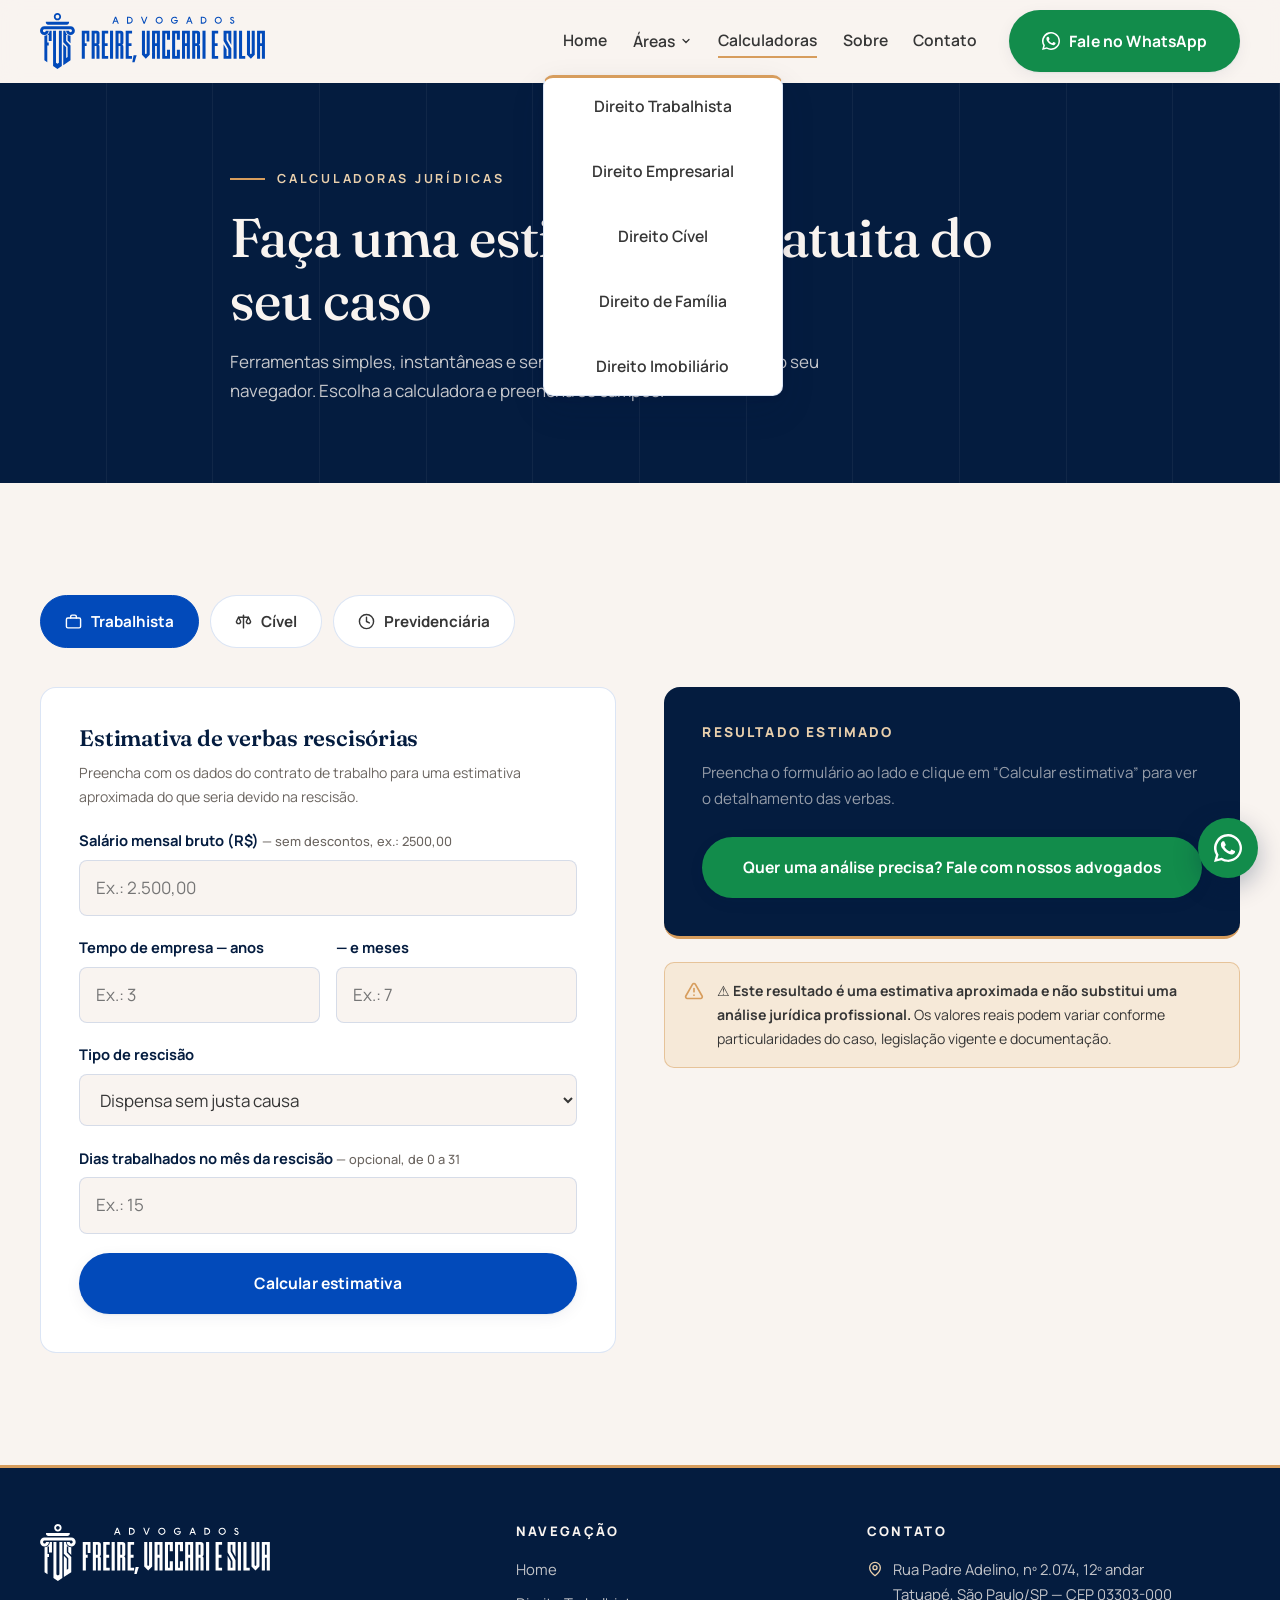
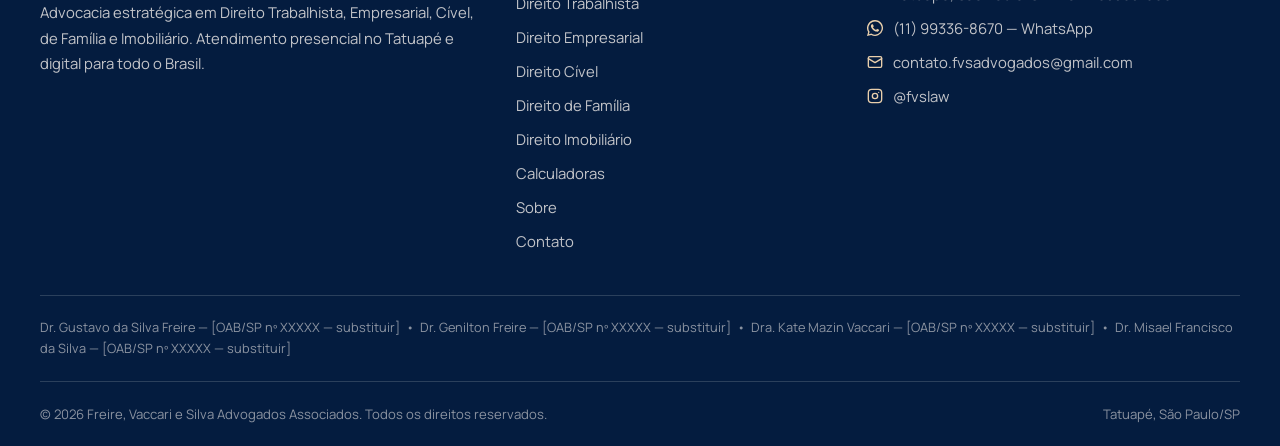
==== calculadoras.html @ 5329ec0b "Add files via upload" ====
<!DOCTYPE html>
<html lang="pt-BR">
<head>
  <meta charset="UTF-8">
  <meta name="viewport" content="width=device-width, initial-scale=1.0">
  <title>Calculadoras Jurídicas Gratuitas | Freire, Vaccari e Silva Advogados</title>
  <meta name="description" content="Estime gratuitamente suas verbas rescisórias, a atualização monetária de um valor ou sua proximidade da aposentadoria. Ferramentas gratuitas do FVS Advogados.">
  <meta property="og:type" content="website">
  <meta property="og:title" content="Calculadoras Jurídicas Gratuitas | FVS Advogados">
  <meta property="og:description" content="Verbas rescisórias, atualização de valores e aposentadoria — estimativas gratuitas e instantâneas.">
  <meta property="og:image" content="assets/images/logo/logo-horizontal-azul.png">
  <meta property="og:locale" content="pt_BR">

  <link rel="icon" type="image/svg+xml" href="assets/images/logo/simbolo-azul.svg">
  <link rel="icon" type="image/png" href="assets/images/logo/simbolo-azul.png">
  <link rel="apple-touch-icon" href="assets/images/logo/simbolo-azul.png">

  <link rel="preconnect" href="https://fonts.googleapis.com">
  <link rel="preconnect" href="https://fonts.gstatic.com" crossorigin>
  <link href="https://fonts.googleapis.com/css2?family=Fraunces:ital,opsz,wght@0,9..144,400..700;1,9..144,400..700&family=Manrope:wght@400..800&display=swap" rel="stylesheet">
  <link rel="stylesheet" href="assets/css/style.css">
</head>
<body>

  <header class="site-header">
    <div class="container header-inner">
      <a class="brand" href="index.html" aria-label="Freire, Vaccari e Silva Advogados — página inicial">
        <img src="assets/images/logo/logo-horizontal-azul.svg" alt="Freire, Vaccari e Silva Advogados Associados" width="225" height="56">
      </a>
      <nav class="main-nav" id="main-nav" aria-label="Navegação principal">
        <ul>
          <li><a href="index.html">Home</a></li>
          <li class="has-dropdown">
            <button class="nav-drop-toggle" aria-expanded="false" aria-controls="dropdown-areas">
              Áreas
              <svg class="caret" width="12" height="12" viewBox="0 0 24 24" fill="none" stroke="currentColor" stroke-width="2.5" stroke-linecap="round" aria-hidden="true"><path d="m6 9 6 6 6-6"/></svg>
            </button>
            <ul class="dropdown" id="dropdown-areas">
              <li><a href="areas/trabalhista.html">Direito Trabalhista</a></li>
              <li><a href="areas/empresarial.html">Direito Empresarial</a></li>
              <li><a href="areas/civel.html">Direito Cível</a></li>
              <li><a href="areas/familia.html">Direito de Família</a></li>
              <li><a href="areas/imobiliario.html">Direito Imobiliário</a></li>
            </ul>
          </li>
          <li><a href="calculadoras.html" aria-current="page">Calculadoras</a></li>
          <li><a href="sobre.html">Sobre</a></li>
          <li><a href="contato.html">Contato</a></li>
        </ul>
        <a class="btn btn--whatsapp" href="https://wa.me/5511993368670?text=Ol%C3%A1%21%20Vim%20pelo%20site%20e%20gostaria%20de%20mais%20informa%C3%A7%C3%B5es." target="_blank" rel="noopener">
          <svg width="18" height="18" viewBox="0 0 24 24" fill="currentColor" aria-hidden="true"><path d="M17.5 14.4c-.3-.2-1.8-.9-2-1-.3-.1-.5-.2-.7.1-.2.3-.8 1-.9 1.2-.2.2-.4.2-.7.1-.3-.2-1.3-.5-2.4-1.5-.9-.8-1.5-1.8-1.7-2.1-.2-.3 0-.5.1-.6l.5-.5c.1-.2.2-.3.3-.5.1-.2 0-.4 0-.5l-1-2.3c-.2-.5-.5-.5-.7-.5h-.6c-.2 0-.5.1-.8.4-.3.3-1 1-1 2.5s1.1 2.9 1.2 3.1c.2.2 2.1 3.2 5.1 4.5.7.3 1.3.5 1.7.6.7.2 1.4.2 1.9.1.6-.1 1.8-.7 2-1.4.3-.7.3-1.3.2-1.4 0-.1-.3-.2-.5-.3zM12 22h0a9.9 9.9 0 0 1-5-1.4l-.4-.2-3.7 1 1-3.6-.2-.4A9.9 9.9 0 1 1 12 22zm0-21.9A11.9 11.9 0 0 0 1.7 18L0 24l6.3-1.6A11.9 11.9 0 1 0 12 .1z"/></svg>
          Fale no WhatsApp
        </a>
      </nav>
      <button class="nav-toggle" aria-expanded="false" aria-controls="main-nav" aria-label="Abrir menu de navegação">
        <span></span><span></span><span></span>
      </button>
    </div>
  </header>

  <main>
    <section class="page-hero">
      <div class="container">
        <p class="eyebrow">Calculadoras jurídicas</p>
        <h1>Faça uma estimativa gratuita do seu caso</h1>
        <p>Ferramentas simples, instantâneas e sem cadastro. Nenhum dado sai do seu navegador. Escolha a calculadora e preencha os campos.</p>
      </div>
    </section>

    <section class="section section--paper">
      <div class="container">

        <div class="calc-tabs" role="tablist" aria-label="Escolha a calculadora">
          <button class="calc-tab" role="tab" id="tab-trabalhista" aria-selected="true" aria-controls="panel-trabalhista">
            <svg width="17" height="17" viewBox="0 0 24 24" fill="none" stroke="currentColor" stroke-width="2" stroke-linecap="round" stroke-linejoin="round" aria-hidden="true"><rect x="2" y="7" width="20" height="14" rx="2"/><path d="M16 7V5a2 2 0 0 0-2-2h-4a2 2 0 0 0-2 2v2"/></svg>
            Trabalhista
          </button>
          <button class="calc-tab" role="tab" id="tab-civel" aria-selected="false" aria-controls="panel-civel">
            <svg width="17" height="17" viewBox="0 0 24 24" fill="none" stroke="currentColor" stroke-width="2" stroke-linecap="round" stroke-linejoin="round" aria-hidden="true"><path d="M12 3v18"/><path d="M5 6h14"/><path d="M5 6 2 12c0 1.7 1.3 3 3 3s3-1.3 3-3L5 6z"/><path d="m19 6-3 6c0 1.7 1.3 3 3 3s3-1.3 3-3l-3-6z"/></svg>
            Cível
          </button>
          <button class="calc-tab" role="tab" id="tab-prev" aria-selected="false" aria-controls="panel-prev">
            <svg width="17" height="17" viewBox="0 0 24 24" fill="none" stroke="currentColor" stroke-width="2" stroke-linecap="round" stroke-linejoin="round" aria-hidden="true"><circle cx="12" cy="12" r="10"/><path d="M12 6v6l4 2"/></svg>
            Previdenciária
          </button>
        </div>

        <!-- ===== A) TRABALHISTA ===== -->
        <div class="calc-panel is-active" id="panel-trabalhista" role="tabpanel" aria-labelledby="tab-trabalhista">
          <form class="calc-form" id="form-trabalhista" novalidate>
            <h2>Estimativa de verbas rescisórias</h2>
            <p class="form-hint">Preencha com os dados do contrato de trabalho para uma estimativa aproximada do que seria devido na rescisão.</p>

            <div class="field">
              <label for="trab-salario">Salário mensal bruto (R$) <span class="hint">— sem descontos, ex.: 2500,00</span></label>
              <input type="text" id="trab-salario" inputmode="decimal" placeholder="Ex.: 2.500,00" required>
              <span class="error">Informe um valor válido, maior que zero.</span>
            </div>

            <div class="field-row">
              <div class="field">
                <label for="trab-anos">Tempo de empresa — anos</label>
                <input type="number" id="trab-anos" min="0" step="1" placeholder="Ex.: 3" required>
                <span class="error">Informe um número válido (0 ou mais).</span>
              </div>
              <div class="field">
                <label for="trab-meses">— e meses</label>
                <input type="number" id="trab-meses" min="0" max="11" step="1" placeholder="Ex.: 7" required>
                <span class="error">Informe de 0 a 11 meses.</span>
              </div>
            </div>

            <div class="field">
              <label for="trab-tipo">Tipo de rescisão</label>
              <select id="trab-tipo">
                <option value="sem_justa_causa">Dispensa sem justa causa</option>
                <option value="pedido">Pedido de demissão</option>
                <option value="justa_causa">Dispensa por justa causa</option>
                <option value="acordo">Acordo entre as partes (art. 484-A da CLT)</option>
              </select>
            </div>

            <div class="field">
              <label for="trab-dias">Dias trabalhados no mês da rescisão <span class="hint">— opcional, de 0 a 31</span></label>
              <input type="number" id="trab-dias" min="0" max="31" step="1" placeholder="Ex.: 15">
              <span class="error">Informe de 0 a 31 dias.</span>
            </div>

            <button type="submit" class="btn btn--primary">Calcular estimativa</button>
          </form>

          <div>
            <div class="calc-result" aria-live="polite">
              <h3>Resultado estimado</h3>
              <div id="result-trabalhista">
                <p class="placeholder">Preencha o formulário ao lado e clique em “Calcular estimativa” para ver o detalhamento das verbas.</p>
              </div>
              <a class="btn btn--whatsapp" id="cta-trabalhista" hidden href="https://wa.me/5511993368670?text=Ol%C3%A1%21%20Usei%20a%20calculadora%20trabalhista%20do%20site%20e%20gostaria%20de%20uma%20an%C3%A1lise%20precisa%20do%20meu%20caso." target="_blank" rel="noopener">Quer uma análise precisa? Fale com nossos advogados</a>
            </div>
            <p class="calc-disclaimer">
              <svg width="20" height="20" viewBox="0 0 24 24" fill="none" stroke="currentColor" stroke-width="2" stroke-linecap="round" stroke-linejoin="round" aria-hidden="true"><path d="m21.7 18-8-14a2 2 0 0 0-3.5 0l-8 14A2 2 0 0 0 4 21h16a2 2 0 0 0 1.7-3Z"/><path d="M12 9v4"/><path d="M12 17h.01"/></svg>
              <span><strong>⚠️ Este resultado é uma estimativa aproximada e não substitui uma análise jurídica profissional.</strong> Os valores reais podem variar conforme particularidades do caso, legislação vigente e documentação.</span>
            </p>
          </div>
        </div>

        <!-- ===== B) CÍVEL ===== -->
        <div class="calc-panel" id="panel-civel" role="tabpanel" aria-labelledby="tab-civel">
          <form class="calc-form" id="form-civel" novalidate>
            <h2>Atualização monetária de valores</h2>
            <p class="form-hint">Estime quanto vale hoje uma dívida ou crédito antigo, com correção monetária composta e juros de mora simples.</p>

            <div class="field">
              <label for="civel-valor">Valor original (R$)</label>
              <input type="text" id="civel-valor" inputmode="decimal" placeholder="Ex.: 10.000,00" required>
              <span class="error">Informe um valor válido, maior que zero.</span>
            </div>

            <div class="field-row">
              <div class="field">
                <label for="civel-data-ini">Data do fato/vencimento</label>
                <input type="date" id="civel-data-ini" required>
                <span class="error">Informe uma data anterior à data final.</span>
              </div>
              <div class="field">
                <label for="civel-data-fim">Data de hoje <span class="hint">— editável</span></label>
                <input type="date" id="civel-data-fim" required>
                <span class="error">Informe uma data posterior à inicial.</span>
              </div>
            </div>

            <div class="field-row">
              <div class="field">
                <label for="civel-juros">Juros de mora (% ao mês)</label>
                <input type="text" id="civel-juros" inputmode="decimal" value="1" required>
                <span class="error">Informe uma taxa válida (0 ou mais).</span>
              </div>
              <div class="field">
                <label for="civel-correcao">Correção monetária (% ao mês) <span class="hint">— referência: média do IPCA/INPC</span></label>
                <input type="text" id="civel-correcao" inputmode="decimal" value="0,5" required>
                <span class="error">Informe uma taxa válida (0 ou mais).</span>
              </div>
            </div>

            <button type="submit" class="btn btn--primary">Calcular valor atualizado</button>
          </form>

          <div>
            <div class="calc-result" aria-live="polite">
              <h3>Resultado estimado</h3>
              <div id="result-civel">
                <p class="placeholder">Preencha o formulário ao lado para estimar o valor atualizado com correção e juros.</p>
              </div>
              <a class="btn btn--whatsapp" id="cta-civel" hidden href="https://wa.me/5511993368670?text=Ol%C3%A1%21%20Usei%20a%20calculadora%20c%C3%ADvel%20do%20site%20e%20gostaria%20de%20uma%20an%C3%A1lise%20precisa%20do%20meu%20caso." target="_blank" rel="noopener">Quer uma análise precisa? Fale com nossos advogados</a>
            </div>
            <p class="calc-disclaimer">
              <svg width="20" height="20" viewBox="0 0 24 24" fill="none" stroke="currentColor" stroke-width="2" stroke-linecap="round" stroke-linejoin="round" aria-hidden="true"><path d="m21.7 18-8-14a2 2 0 0 0-3.5 0l-8 14A2 2 0 0 0 4 21h16a2 2 0 0 0 1.7-3Z"/><path d="M12 9v4"/><path d="M12 17h.01"/></svg>
              <span><strong>⚠️ Este resultado é uma estimativa aproximada e não substitui uma análise jurídica profissional.</strong> Os valores reais podem variar conforme particularidades do caso, legislação vigente e documentação.</span>
            </p>
          </div>
        </div>

        <!-- ===== C) PREVIDENCIÁRIA ===== -->
        <div class="calc-panel" id="panel-prev" role="tabpanel" aria-labelledby="tab-prev">
          <form class="calc-form" id="form-prev" novalidate>
            <h2>Proximidade da aposentadoria</h2>
            <p class="form-hint">Triagem simplificada pelas regras gerais pós-Reforma da Previdência (regra permanente). Não calcula o valor do benefício.</p>

            <div class="field">
              <label for="prev-sexo">Sexo <span class="hint">— as regras de idade e contribuição diferem</span></label>
              <select id="prev-sexo">
                <option value="F">Feminino</option>
                <option value="M">Masculino</option>
              </select>
            </div>

            <div class="field">
              <label for="prev-idade">Idade atual (anos)</label>
              <input type="number" id="prev-idade" min="0" max="120" step="1" placeholder="Ex.: 58" required>
              <span class="error">Informe uma idade válida.</span>
            </div>

            <div class="field-row">
              <div class="field">
                <label for="prev-anos">Tempo de contribuição — anos</label>
                <input type="number" id="prev-anos" min="0" step="1" placeholder="Ex.: 22" required>
                <span class="error">Informe um número válido (0 ou mais).</span>
              </div>
              <div class="field">
                <label for="prev-meses">— e meses</label>
                <input type="number" id="prev-meses" min="0" max="11" step="1" placeholder="Ex.: 4" required>
                <span class="error">Informe de 0 a 11 meses.</span>
              </div>
            </div>

            <button type="submit" class="btn btn--primary">Verificar proximidade</button>
          </form>

          <div>
            <div class="calc-result" aria-live="polite">
              <h3>Resultado da triagem</h3>
              <div id="result-prev">
                <p class="placeholder">Preencha o formulário ao lado para verificar sua situação frente aos requisitos gerais de idade e contribuição.</p>
              </div>
              <a class="btn btn--whatsapp" id="cta-prev" hidden href="https://wa.me/5511993368670?text=Ol%C3%A1%21%20Usei%20a%20calculadora%20previdenci%C3%A1ria%20do%20site%20e%20gostaria%20de%20uma%20an%C3%A1lise%20completa%20do%20meu%20tempo%20de%20contribui%C3%A7%C3%A3o." target="_blank" rel="noopener">Existem regras de transição que podem te aposentar mais cedo — fale com nosso time</a>
            </div>
            <p class="calc-disclaimer">
              <svg width="20" height="20" viewBox="0 0 24 24" fill="none" stroke="currentColor" stroke-width="2" stroke-linecap="round" stroke-linejoin="round" aria-hidden="true"><path d="m21.7 18-8-14a2 2 0 0 0-3.5 0l-8 14A2 2 0 0 0 4 21h16a2 2 0 0 0 1.7-3Z"/><path d="M12 9v4"/><path d="M12 17h.01"/></svg>
              <span><strong>⚠️ Este resultado é uma estimativa aproximada e não substitui uma análise jurídica profissional.</strong> Existem regras de transição (pontos, pedágio, idade progressiva) que podem ser mais vantajosas no seu caso. Os resultados variam conforme o histórico real de contribuições (CNIS), legislação vigente e documentação.</span>
            </p>
          </div>
        </div>

      </div>
    </section>
  </main>

  <footer class="site-footer">
    <div class="container">
      <div class="footer-grid">
        <div class="footer-brand">
          <img src="assets/images/logo/logo-horizontal-branca.svg" alt="Freire, Vaccari e Silva Advogados Associados" width="230" height="57">
          <p>Advocacia estratégica em Direito Trabalhista, Empresarial, Cível, de Família e Imobiliário. Atendimento presencial no Tatuapé e digital para todo o Brasil.</p>
        </div>
        <nav aria-label="Navegação do rodapé">
          <h4>Navegação</h4>
          <ul>
            <li><a href="index.html">Home</a></li>
            <li><a href="areas/trabalhista.html">Direito Trabalhista</a></li>
            <li><a href="areas/empresarial.html">Direito Empresarial</a></li>
            <li><a href="areas/civel.html">Direito Cível</a></li>
            <li><a href="areas/familia.html">Direito de Família</a></li>
            <li><a href="areas/imobiliario.html">Direito Imobiliário</a></li>
            <li><a href="calculadoras.html">Calculadoras</a></li>
            <li><a href="sobre.html">Sobre</a></li>
            <li><a href="contato.html">Contato</a></li>
          </ul>
        </nav>
        <div>
          <h4>Contato</h4>
          <ul class="footer-contact">
            <li>
              <svg width="16" height="16" viewBox="0 0 24 24" fill="none" stroke="currentColor" stroke-width="2" stroke-linecap="round" stroke-linejoin="round" aria-hidden="true"><path d="M20 10c0 6-8 12-8 12s-8-6-8-12a8 8 0 0 1 16 0Z"/><circle cx="12" cy="10" r="3"/></svg>
              <span>Rua Padre Adelino, nº 2.074, 12º andar<br>Tatuapé, São Paulo/SP — CEP 03303-000</span>
            </li>
            <li>
              <svg width="16" height="16" viewBox="0 0 24 24" fill="currentColor" aria-hidden="true"><path d="M17.5 14.4c-.3-.2-1.8-.9-2-1-.3-.1-.5-.2-.7.1-.2.3-.8 1-.9 1.2-.2.2-.4.2-.7.1-.3-.2-1.3-.5-2.4-1.5-.9-.8-1.5-1.8-1.7-2.1-.2-.3 0-.5.1-.6l.5-.5c.1-.2.2-.3.3-.5.1-.2 0-.4 0-.5l-1-2.3c-.2-.5-.5-.5-.7-.5h-.6c-.2 0-.5.1-.8.4-.3.3-1 1-1 2.5s1.1 2.9 1.2 3.1c.2.2 2.1 3.2 5.1 4.5.7.3 1.3.5 1.7.6.7.2 1.4.2 1.9.1.6-.1 1.8-.7 2-1.4.3-.7.3-1.3.2-1.4 0-.1-.3-.2-.5-.3zM12 22h0a9.9 9.9 0 0 1-5-1.4l-.4-.2-3.7 1 1-3.6-.2-.4A9.9 9.9 0 1 1 12 22zm0-21.9A11.9 11.9 0 0 0 1.7 18L0 24l6.3-1.6A11.9 11.9 0 1 0 12 .1z"/></svg>
              <a href="https://wa.me/5511993368670?text=Ol%C3%A1%21%20Vim%20pelo%20site%20e%20gostaria%20de%20mais%20informa%C3%A7%C3%B5es." target="_blank" rel="noopener">(11) 99336-8670 — WhatsApp</a>
            </li>
            <li>
              <svg width="16" height="16" viewBox="0 0 24 24" fill="none" stroke="currentColor" stroke-width="2" stroke-linecap="round" stroke-linejoin="round" aria-hidden="true"><rect x="2" y="4" width="20" height="16" rx="2"/><path d="m22 7-10 6L2 7"/></svg>
              <a href="mailto:contato.fvsadvogados@gmail.com">contato.fvsadvogados@gmail.com</a>
            </li>
            <li>
              <svg width="16" height="16" viewBox="0 0 24 24" fill="none" stroke="currentColor" stroke-width="2" stroke-linecap="round" stroke-linejoin="round" aria-hidden="true"><rect x="2" y="2" width="20" height="20" rx="5"/><circle cx="12" cy="12" r="4"/><circle cx="17.5" cy="6.5" r="1" fill="currentColor" stroke="none"/></svg>
              <a href="https://instagram.com/fvslaw" target="_blank" rel="noopener" aria-label="Instagram @fvslaw">@fvslaw</a>
            </li>
          </ul>
        </div>
      </div>
      <div class="footer-oab">
        Dr. Gustavo da Silva Freire — [OAB/SP nº XXXXX — substituir] &nbsp;•&nbsp; Dr. Genilton Freire — [OAB/SP nº XXXXX — substituir] &nbsp;•&nbsp; Dra. Kate Mazin Vaccari — [OAB/SP nº XXXXX — substituir] &nbsp;•&nbsp; Dr. Misael Francisco da Silva — [OAB/SP nº XXXXX — substituir]
      </div>
      <div class="footer-bottom">
        <span>© <span id="current-year">2026</span> Freire, Vaccari e Silva Advogados Associados. Todos os direitos reservados.</span>
        <span>Tatuapé, São Paulo/SP</span>
      </div>
    </div>
  </footer>

  <a class="whatsapp-float" href="https://wa.me/5511993368670?text=Ol%C3%A1%21%20Vim%20pelo%20site%20e%20gostaria%20de%20mais%20informa%C3%A7%C3%B5es." target="_blank" rel="noopener" aria-label="Falar no WhatsApp">
    <svg width="28" height="28" viewBox="0 0 24 24" fill="currentColor" aria-hidden="true"><path d="M17.5 14.4c-.3-.2-1.8-.9-2-1-.3-.1-.5-.2-.7.1-.2.3-.8 1-.9 1.2-.2.2-.4.2-.7.1-.3-.2-1.3-.5-2.4-1.5-.9-.8-1.5-1.8-1.7-2.1-.2-.3 0-.5.1-.6l.5-.5c.1-.2.2-.3.3-.5.1-.2 0-.4 0-.5l-1-2.3c-.2-.5-.5-.5-.7-.5h-.6c-.2 0-.5.1-.8.4-.3.3-1 1-1 2.5s1.1 2.9 1.2 3.1c.2.2 2.1 3.2 5.1 4.5.7.3 1.3.5 1.7.6.7.2 1.4.2 1.9.1.6-.1 1.8-.7 2-1.4.3-.7.3-1.3.2-1.4 0-.1-.3-.2-.5-.3zM12 22h0a9.9 9.9 0 0 1-5-1.4l-.4-.2-3.7 1 1-3.6-.2-.4A9.9 9.9 0 1 1 12 22zm0-21.9A11.9 11.9 0 0 0 1.7 18L0 24l6.3-1.6A11.9 11.9 0 1 0 12 .1z"/></svg>
  </a>

  <script src="assets/js/main.js"></script>
  <script src="assets/js/calculadoras.js"></script>
</body>
</html>
---- assets/css/style.css ----
/* ============================================================
   FREIRE, VACCARI E SILVA ADVOGADOS ASSOCIADOS
   Sistema de design — identidade de marca FVS
   ============================================================

   FONTES DE MARCA (Delirium NCV / MADE Okine Sans)
   ------------------------------------------------
   Quando os arquivos .woff2/.woff licenciados chegarem, coloque-os
   em /assets/fonts/ e descomente os blocos @font-face abaixo.
   Depois, troque as variáveis --font-display e --font-body:

   @font-face {
     font-family: "Delirium NCV";
     src: url("../fonts/DeliriumNCV.woff2") format("woff2"),
          url("../fonts/DeliriumNCV.woff") format("woff");
     font-weight: 400 700;
     font-display: swap;
   }
   @font-face {
     font-family: "MADE Okine Sans";
     src: url("../fonts/MADEOkineSans.woff2") format("woff2"),
          url("../fonts/MADEOkineSans.woff") format("woff");
     font-weight: 300 800;
     font-display: swap;
   }
   Em :root:
   --font-display: "Delirium NCV", "Fraunces", Georgia, serif;
   --font-body: "MADE Okine Sans", "Manrope", system-ui, sans-serif;
   ============================================================ */

:root {
  /* Paleta oficial da marca */
  --blue-700: #024ABA;   /* azul primário */
  --blue-500: #2769C0;   /* azul secundário */
  --gold-400: #D79D5D;   /* dourado/acento */
  --ink-800:  #363636;   /* cinza escuro (texto) */
  --paper:    #F9F4F0;   /* off-white (fundo) */

  /* Derivados (sombras/tintas dos tons oficiais) */
  --navy-950: #041C3F;                    /* sombra profunda do azul — hero/footer */
  --navy-900: #06285C;
  --blue-050: #EAF0FA;
  --gold-300: #E9CFAC;                    /* dourado suave p/ fundo escuro */
  --gold-050: #F6E9D8;
  --ink-500:  #6B6560;
  --line:     rgba(2, 74, 186, 0.14);     /* hairline azul */
  --line-dark: rgba(249, 244, 240, 0.16); /* hairline sobre navy */
  --shadow-sm: 0 1px 2px rgba(4, 28, 63, .06), 0 4px 16px rgba(4, 28, 63, .06);
  --shadow-md: 0 2px 6px rgba(4, 28, 63, .08), 0 14px 34px rgba(4, 28, 63, .12);

  --font-display: "Fraunces", Georgia, "Times New Roman", serif;
  --font-body: "Manrope", "Segoe UI", system-ui, -apple-system, sans-serif;

  /* Escala tipográfica (minor third fluida) */
  --fs-hero: clamp(2.4rem, 1.4rem + 4vw, 4.2rem);
  --fs-h1: clamp(2.1rem, 1.3rem + 3vw, 3.4rem);
  --fs-h2: clamp(1.7rem, 1.2rem + 1.8vw, 2.4rem);
  --fs-h3: clamp(1.2rem, 1.05rem + .6vw, 1.5rem);
  --fs-body: 1.0625rem;
  --fs-small: .9rem;
  --fs-eyebrow: .78rem;

  --space-section: clamp(4.5rem, 3rem + 5vw, 7.5rem);
  --container: 1200px;
  --radius: 10px;
  --radius-lg: 16px;
  --header-h: 82px;
}

/* ---------- Reset ---------- */
*, *::before, *::after { box-sizing: border-box; }
* { margin: 0; }
html { scroll-behavior: smooth; scroll-padding-top: calc(var(--header-h) + 16px); }
body {
  font-family: var(--font-body);
  font-size: var(--fs-body);
  line-height: 1.7;
  color: var(--ink-800);
  background: var(--paper);
  -webkit-font-smoothing: antialiased;
}
img, svg { display: block; max-width: 100%; }
a { color: var(--blue-700); text-decoration: none; }
a:hover { color: var(--blue-500); }
ul { padding: 0; }
button { font: inherit; cursor: pointer; background: none; border: none; color: inherit; }
:focus-visible { outline: 3px solid var(--gold-400); outline-offset: 3px; border-radius: 2px; }
::selection { background: var(--blue-700); color: #fff; }

h1, h2, h3, h4 {
  font-family: var(--font-display);
  font-weight: 600;
  line-height: 1.15;
  color: var(--navy-950);
  letter-spacing: -0.01em;
}
h1 { font-size: var(--fs-h1); }
h2 { font-size: var(--fs-h2); }
h3 { font-size: var(--fs-h3); }

.container {
  width: min(var(--container), 100% - 2.5rem);
  margin-inline: auto;
}

/* ---------- Utilitários ---------- */
.section { padding-block: var(--space-section); }
.section--paper { background: var(--paper); }
.section--white { background: #fff; }
.section--navy { background: var(--navy-950); color: var(--paper); }
.section--navy h2, .section--navy h3 { color: var(--paper); }

.eyebrow {
  display: inline-flex;
  align-items: center;
  gap: .75rem;
  font-size: var(--fs-eyebrow);
  font-weight: 700;
  letter-spacing: .22em;
  text-transform: uppercase;
  color: var(--blue-700);
  margin-bottom: 1.1rem;
}
.eyebrow::before {
  content: "";
  width: 2.2rem;
  height: 2px;
  background: var(--gold-400);
}
.section--navy .eyebrow { color: var(--gold-300); }

.section-head { max-width: 640px; margin-bottom: clamp(2.2rem, 4vw, 3.5rem); }
.section-head--center { margin-inline: auto; text-align: center; }
.section-head--center .eyebrow { justify-content: center; }
.section-head p { margin-top: .9rem; color: var(--ink-500); }
.section--navy .section-head p { color: rgba(249, 244, 240, .78); }

.lead { font-size: 1.15rem; }

/* Divisor "coluna grega": três caneluras finas com capitel dourado */
.divider-column {
  display: flex;
  justify-content: center;
  gap: 9px;
  padding-block: .4rem;
  margin-block: .5rem;
}
.divider-column span {
  width: 1.5px;
  height: 44px;
  background: linear-gradient(to bottom, var(--gold-400) 0 6px, transparent 6px 9px, var(--line) 9px 100%);
}
.divider-column span:nth-child(2) { height: 58px; }
.section--navy .divider-column span {
  background: linear-gradient(to bottom, var(--gold-300) 0 6px, transparent 6px 9px, var(--line-dark) 9px 100%);
}

/* ---------- Botões ---------- */
.btn {
  display: inline-flex;
  align-items: center;
  justify-content: center;
  gap: .6rem;
  padding: .95rem 1.9rem;
  border-radius: 999px;
  font-weight: 700;
  font-size: .98rem;
  letter-spacing: .01em;
  border: 2px solid transparent;
  transition: transform .18s ease, box-shadow .18s ease, background-color .18s ease, color .18s ease, border-color .18s ease;
}
.btn:hover { transform: translateY(-2px); }
.btn:active { transform: translateY(0); }
.btn svg { flex: none; }

.btn--primary { background: var(--blue-700); color: #fff; box-shadow: var(--shadow-sm); }
.btn--primary:hover { background: var(--blue-500); color: #fff; box-shadow: var(--shadow-md); }

.btn--whatsapp { background: #128C4B; color: #fff; box-shadow: var(--shadow-sm); }
.btn--whatsapp:hover { background: #0F7A41; color: #fff; box-shadow: var(--shadow-md); }

.btn--ghost { border-color: var(--blue-700); color: var(--blue-700); background: transparent; }
.btn--ghost:hover { background: var(--blue-700); color: #fff; }

.btn--ghost-light { border-color: rgba(249, 244, 240, .55); color: var(--paper); }
.btn--ghost-light:hover { background: var(--paper); color: var(--navy-950); border-color: var(--paper); }

.btn--gold { background: var(--gold-400); color: var(--navy-950); }
.btn--gold:hover { background: var(--gold-300); color: var(--navy-950); }

.btn--lg { padding: 1.15rem 2.4rem; font-size: 1.05rem; }

/* ---------- Header ---------- */
.site-header {
  position: sticky;
  top: 0;
  z-index: 100;
  background: rgba(249, 244, 240, .92);
  backdrop-filter: blur(10px);
  border-bottom: 1px solid transparent;
  transition: border-color .25s ease, box-shadow .25s ease;
}
.site-header.is-scrolled { border-bottom-color: var(--line); box-shadow: 0 8px 30px rgba(4, 28, 63, .07); }
.header-inner {
  display: flex;
  align-items: center;
  justify-content: space-between;
  gap: 1.5rem;
  min-height: var(--header-h);
}
.brand { flex: none; }
.brand img { width: clamp(170px, 18vw, 225px); height: auto; }

.main-nav ul {
  display: flex;
  align-items: center;
  gap: clamp(1rem, 2vw, 2rem);
  list-style: none;
  margin: 0;
}
.main-nav { display: flex; align-items: center; gap: clamp(1rem, 2.5vw, 2.2rem); }
.main-nav a:not(.btn), .nav-drop-toggle {
  font-weight: 600;
  font-size: .98rem;
  color: var(--ink-800);
  padding: .4rem 0;
  position: relative;
}
.main-nav a:not(.btn)::after, .nav-drop-toggle::after {
  content: "";
  position: absolute;
  left: 0; right: 0; bottom: 0;
  height: 2px;
  background: var(--gold-400);
  transform: scaleX(0);
  transform-origin: left;
  transition: transform .22s ease;
}
.main-nav a:not(.btn):hover::after,
.main-nav a:not(.btn)[aria-current="page"]::after,
.nav-drop-toggle:hover::after,
.has-dropdown.is-open .nav-drop-toggle::after { transform: scaleX(1); }
.main-nav a:not(.btn):hover, .nav-drop-toggle:hover { color: var(--blue-700); }

.nav-drop-toggle { display: inline-flex; align-items: center; gap: .35rem; }
.nav-drop-toggle .caret { transition: transform .2s ease; }
.has-dropdown { position: relative; }
.has-dropdown.is-open .caret { transform: rotate(180deg); }

.dropdown {
  position: absolute;
  top: calc(100% + 14px);
  left: 50%;
  translate: -50% 0;
  min-width: 240px;
  background: #fff;
  border: 1px solid var(--line);
  border-top: 3px solid var(--gold-400);
  border-radius: var(--radius);
  box-shadow: var(--shadow-md);
  list-style: none;
  padding: .55rem;
  display: none;
  flex-direction: column;
  gap: .1rem;
}
.has-dropdown.is-open .dropdown { display: flex; }
.dropdown a {
  display: block;
  padding: .6rem .9rem;
  border-radius: 7px;
  font-weight: 600;
  font-size: .95rem;
  color: var(--ink-800);
  white-space: nowrap;
}
.dropdown a:hover { background: var(--blue-050); color: var(--blue-700); }
.dropdown a::after { display: none; }

.nav-toggle {
  display: none;
  flex-direction: column;
  justify-content: center;
  gap: 5px;
  width: 46px;
  height: 46px;
  align-items: center;
  border-radius: 8px;
}
.nav-toggle span {
  display: block;
  width: 24px;
  height: 2px;
  background: var(--navy-950);
  transition: transform .25s ease, opacity .2s ease;
}
.nav-toggle[aria-expanded="true"] span:nth-child(1) { transform: translateY(7px) rotate(45deg); }
.nav-toggle[aria-expanded="true"] span:nth-child(2) { opacity: 0; }
.nav-toggle[aria-expanded="true"] span:nth-child(3) { transform: translateY(-7px) rotate(-45deg); }

/* ---------- Hero (home) ---------- */
.hero {
  position: relative;
  background: var(--navy-950);
  color: var(--paper);
  overflow: hidden;
}
.hero::before {
  /* caneluras: hairlines verticais evocando a coluna do símbolo */
  content: "";
  position: absolute;
  inset: 0;
  background: repeating-linear-gradient(
    to right,
    transparent 0 calc(100% / 12 - 1px),
    rgba(249, 244, 240, .05) calc(100% / 12 - 1px) calc(100% / 12)
  );
  pointer-events: none;
}
.hero-inner {
  position: relative;
  display: grid;
  grid-template-columns: minmax(0, 1.15fr) minmax(0, .85fr);
  gap: clamp(2rem, 5vw, 5rem);
  align-items: center;
  padding-block: clamp(4.5rem, 8vw, 8rem);
}
.hero h1 {
  font-size: var(--fs-hero);
  color: var(--paper);
  font-weight: 500;
  margin-bottom: 1.4rem;
}
.hero h1 em {
  font-style: italic;
  color: var(--gold-300);
}
.hero .lead { color: rgba(249, 244, 240, .82); max-width: 34rem; margin-bottom: 2.4rem; }
.hero-ctas { display: flex; flex-wrap: wrap; gap: 1rem; margin-bottom: 2.6rem; }
.hero-location {
  display: inline-flex;
  align-items: center;
  gap: .6rem;
  font-size: var(--fs-small);
  font-weight: 600;
  letter-spacing: .04em;
  color: var(--gold-300);
}
.hero-location svg { flex: none; }

.hero-emblem {
  position: relative;
  display: flex;
  align-items: center;
  justify-content: center;
  padding: clamp(1rem, 3vw, 2rem);
}
.hero-emblem::before, .hero-emblem::after {
  content: "";
  position: absolute;
  inset: 0;
  border: 1px solid var(--line-dark);
  border-radius: var(--radius-lg);
}
.hero-emblem::after {
  inset: 14px;
  border-color: rgba(215, 157, 93, .35);
}
.hero-emblem img {
  width: min(300px, 70%);
  padding: clamp(2rem, 4vw, 3rem) 0;
}

/* ---------- Cards de áreas ---------- */
.cards-grid {
  display: grid;
  grid-template-columns: repeat(auto-fit, minmax(250px, 1fr));
  gap: 1.4rem;
}
.area-card {
  display: flex;
  flex-direction: column;
  gap: .9rem;
  background: #fff;
  border: 1px solid var(--line);
  border-radius: var(--radius-lg);
  padding: 2rem 1.7rem 1.7rem;
  transition: transform .22s ease, box-shadow .22s ease, border-color .22s ease;
}
.area-card:hover {
  transform: translateY(-5px);
  box-shadow: var(--shadow-md);
  border-color: rgba(215, 157, 93, .55);
}
.area-card .icon {
  width: 52px;
  height: 52px;
  display: grid;
  place-items: center;
  border-radius: 12px;
  background: var(--blue-050);
  color: var(--blue-700);
  margin-bottom: .3rem;
}
.area-card h3 { font-size: 1.25rem; }
.area-card p { font-size: .95rem; color: var(--ink-500); flex: 1; }
.area-card .card-link {
  font-weight: 700;
  font-size: .95rem;
  display: inline-flex;
  align-items: center;
  gap: .4rem;
}
.area-card .card-link:hover { gap: .65rem; }
.area-card .card-link { transition: gap .18s ease; }

/* ---------- Citação de destaque ---------- */
.quote-band {
  position: relative;
  background: var(--blue-700);
  color: #fff;
  overflow: hidden;
}
.quote-band .watermark {
  position: absolute;
  right: -3%;
  top: 50%;
  translate: 0 -50%;
  height: 160%;
  width: auto;
  opacity: .07;
  pointer-events: none;
}
.quote-band blockquote {
  position: relative;
  max-width: 56rem;
  margin-inline: auto;
  padding-block: clamp(4rem, 7vw, 6rem);
  text-align: center;
}
.quote-band blockquote p {
  font-family: var(--font-display);
  font-size: clamp(1.35rem, 1rem + 1.6vw, 1.9rem);
  font-weight: 500;
  font-style: italic;
  line-height: 1.5;
}
.quote-band .quote-mark {
  font-family: var(--font-display);
  font-size: 4rem;
  line-height: 0;
  color: var(--gold-300);
  display: block;
  margin-bottom: 1.6rem;
}

/* ---------- Missão / Visão / Valores ---------- */
.mvv-grid {
  display: grid;
  grid-template-columns: repeat(auto-fit, minmax(260px, 1fr));
  gap: 1.4rem;
}
.mvv-item {
  background: #fff;
  border-top: 3px solid var(--gold-400);
  border-radius: 0 0 var(--radius) var(--radius);
  box-shadow: var(--shadow-sm);
  padding: 1.9rem 1.7rem;
}
.mvv-item h3 { margin-bottom: .7rem; display: flex; align-items: center; gap: .7rem; }
.mvv-item h3 svg { color: var(--gold-400); flex: none; }
.mvv-item p, .mvv-item ul { font-size: .96rem; color: var(--ink-500); }
.mvv-item ul { list-style: none; display: grid; gap: .45rem; }
.mvv-item li { padding-left: 1.2rem; position: relative; }
.mvv-item li::before {
  content: "";
  position: absolute;
  left: 0; top: .62em;
  width: 7px; height: 7px;
  border-radius: 50%;
  background: var(--gold-400);
}

/* ---------- Equipe ---------- */
.team-grid {
  display: grid;
  grid-template-columns: repeat(auto-fit, minmax(240px, 1fr));
  gap: 1.4rem;
}
.team-card {
  background: #fff;
  border: 1px solid var(--line);
  border-radius: var(--radius-lg);
  padding: 2rem 1.6rem;
  text-align: center;
  transition: transform .22s ease, box-shadow .22s ease;
}
.team-card:hover { transform: translateY(-5px); box-shadow: var(--shadow-md); }
.team-card h3 { font-size: 1.15rem; margin-top: 1.1rem; }
.team-card .role {
  font-size: .82rem;
  font-weight: 700;
  letter-spacing: .14em;
  text-transform: uppercase;
  color: var(--gold-400);
  margin-top: .3rem;
}
.team-card .tagline { font-size: .92rem; color: var(--ink-500); margin-top: .8rem; font-style: italic; }
.team-card .card-link { display: inline-block; margin-top: 1rem; font-weight: 700; font-size: .92rem; }

/* Avatar elegante com iniciais (placeholder até as fotos reais chegarem) */
.avatar {
  width: 108px;
  height: 108px;
  margin-inline: auto;
  border-radius: 50%;
  display: grid;
  place-items: center;
  background: linear-gradient(150deg, var(--navy-900), var(--navy-950));
  color: var(--gold-300);
  font-family: var(--font-display);
  font-size: 2rem;
  font-weight: 600;
  letter-spacing: .04em;
  border: 2px solid var(--gold-400);
  box-shadow: 0 0 0 5px rgba(215, 157, 93, .18);
}
.avatar--lg { width: 150px; height: 150px; font-size: 2.7rem; }
img.avatar { object-fit: cover; object-position: center 25%; }

/* ---------- Teaser calculadoras ---------- */
.calc-teaser {
  background: linear-gradient(130deg, var(--gold-050), #fff 60%);
  border: 1px solid rgba(215, 157, 93, .4);
  border-radius: var(--radius-lg);
  padding: clamp(2.2rem, 5vw, 3.8rem);
  display: grid;
  grid-template-columns: minmax(0, 1.2fr) minmax(0, .8fr);
  gap: 2.5rem;
  align-items: center;
}
.calc-teaser .badges { display: flex; flex-wrap: wrap; gap: .8rem; }
.calc-badge {
  display: inline-flex;
  align-items: center;
  gap: .55rem;
  background: #fff;
  border: 1px solid rgba(215, 157, 93, .5);
  color: var(--navy-950);
  border-radius: 999px;
  padding: .55rem 1.1rem;
  font-weight: 700;
  font-size: .9rem;
}
.calc-badge svg { color: var(--gold-400); }

/* ---------- Diferenciais ---------- */
.features-grid {
  display: grid;
  grid-template-columns: repeat(auto-fit, minmax(250px, 1fr));
  gap: 1.4rem;
}
.feature {
  border: 1px solid var(--line-dark);
  border-radius: var(--radius-lg);
  padding: 1.9rem 1.7rem;
}
.feature .icon {
  width: 48px; height: 48px;
  display: grid; place-items: center;
  border-radius: 10px;
  background: rgba(215, 157, 93, .15);
  color: var(--gold-300);
  margin-bottom: 1.1rem;
}
.feature h3 { font-size: 1.15rem; margin-bottom: .55rem; }
.feature p { font-size: .94rem; color: rgba(249, 244, 240, .75); }

/* ---------- Depoimentos ---------- */
.testimonials-grid {
  display: grid;
  grid-template-columns: repeat(auto-fit, minmax(280px, 1fr));
  gap: 1.4rem;
}
.testimonial {
  background: #fff;
  border: 1px solid var(--line);
  border-radius: var(--radius-lg);
  padding: 2rem 1.8rem;
  display: flex;
  flex-direction: column;
  gap: 1.1rem;
}
.testimonial .stars { color: var(--gold-400); display: flex; gap: .2rem; }
.testimonial p { font-size: .97rem; color: var(--ink-500); font-style: italic; flex: 1; }
.testimonial footer { font-weight: 700; font-size: .9rem; color: var(--navy-950); }
.testimonial footer span { display: block; font-weight: 600; font-size: .8rem; color: var(--gold-400); letter-spacing: .08em; text-transform: uppercase; margin-top: .15rem; }

/* ---------- CTA final ---------- */
.cta-final { text-align: center; }
.cta-final .contact-lines {
  display: flex;
  flex-wrap: wrap;
  justify-content: center;
  gap: 1.2rem 2.4rem;
  margin-top: 2.4rem;
  font-size: .95rem;
}
.cta-final .contact-lines a, .cta-final .contact-lines span {
  display: inline-flex;
  align-items: center;
  gap: .55rem;
  color: rgba(249, 244, 240, .85);
  font-weight: 600;
}
.cta-final .contact-lines a:hover { color: var(--gold-300); }
.cta-final .contact-lines svg { color: var(--gold-300); flex: none; }

/* ---------- Footer ---------- */
.site-footer {
  background: var(--navy-950);
  color: rgba(249, 244, 240, .78);
  border-top: 3px solid var(--gold-400);
  font-size: .93rem;
}
.footer-grid {
  display: grid;
  grid-template-columns: 1.4fr 1fr 1.2fr;
  gap: 2.5rem;
  padding-block: 3.5rem 2.5rem;
}
.footer-grid h4 {
  color: var(--paper);
  font-family: var(--font-body);
  font-size: .82rem;
  font-weight: 800;
  letter-spacing: .18em;
  text-transform: uppercase;
  margin-bottom: 1.1rem;
}
.footer-brand img { width: 230px; margin-bottom: 1.2rem; }
.footer-brand p { max-width: 30rem; }
.site-footer ul { list-style: none; display: grid; gap: .55rem; }
.site-footer a { color: rgba(249, 244, 240, .78); }
.site-footer a:hover { color: var(--gold-300); }
.footer-contact li { display: flex; gap: .65rem; align-items: flex-start; }
.footer-contact svg { flex: none; color: var(--gold-300); margin-top: .25em; }
.footer-oab {
  border-top: 1px solid var(--line-dark);
  padding-block: 1.3rem;
  font-size: .8rem;
  color: rgba(249, 244, 240, .55);
}
.footer-bottom {
  border-top: 1px solid var(--line-dark);
  padding-block: 1.3rem;
  display: flex;
  flex-wrap: wrap;
  justify-content: space-between;
  gap: .8rem;
  font-size: .82rem;
  color: rgba(249, 244, 240, .55);
}

/* ---------- Botão flutuante WhatsApp ---------- */
.whatsapp-float {
  position: fixed;
  right: 22px;
  bottom: 22px;
  z-index: 90;
  width: 60px;
  height: 60px;
  border-radius: 50%;
  background: #128C4B;
  color: #fff;
  display: grid;
  place-items: center;
  box-shadow: 0 8px 26px rgba(4, 28, 63, .3);
  transition: transform .2s ease, background-color .2s ease;
}
.whatsapp-float:hover { transform: scale(1.08); background: #0F7A41; color: #fff; }

/* ---------- Page hero (páginas internas) ---------- */
.page-hero {
  position: relative;
  background: var(--navy-950);
  color: var(--paper);
  overflow: hidden;
}
.page-hero::before {
  content: "";
  position: absolute;
  inset: 0;
  background: repeating-linear-gradient(
    to right,
    transparent 0 calc(100% / 12 - 1px),
    rgba(249, 244, 240, .05) calc(100% / 12 - 1px) calc(100% / 12)
  );
  pointer-events: none;
}
.page-hero .container {
  position: relative;
  padding-block: clamp(3.5rem, 6vw, 5.5rem);
  max-width: 820px;
}
.page-hero h1 { color: var(--paper); margin-bottom: 1rem; font-weight: 500; }
.page-hero p { color: rgba(249, 244, 240, .8); max-width: 40rem; }
.page-hero .eyebrow { color: var(--gold-300); }
.breadcrumb-back {
  display: flex;
  width: fit-content;
  align-items: center;
  gap: .5rem;
  font-size: .9rem;
  font-weight: 700;
  color: var(--gold-300);
  margin-bottom: 1.6rem;
}
.breadcrumb-back:hover { color: var(--gold-050); }

/* ---------- Página Sobre ---------- */
.prose { max-width: 46rem; }
.prose p + p { margin-top: 1.1rem; }
.bio-card {
  display: grid;
  grid-template-columns: 190px minmax(0, 1fr);
  gap: 2.2rem;
  align-items: start;
  background: #fff;
  border: 1px solid var(--line);
  border-radius: var(--radius-lg);
  padding: clamp(1.8rem, 4vw, 2.8rem);
}
.bio-card + .bio-card { margin-top: 1.6rem; }
.bio-card .role {
  font-size: .82rem;
  font-weight: 700;
  letter-spacing: .14em;
  text-transform: uppercase;
  color: var(--gold-400);
  margin: .35rem 0 1rem;
}
.bio-card .prose p { font-size: .98rem; }
.bio-card .bio-aside { text-align: center; display: grid; gap: 1rem; justify-items: center; }

/* ---------- Páginas de área ---------- */
.area-layout {
  display: grid;
  grid-template-columns: minmax(0, 1.6fr) minmax(280px, 1fr);
  gap: clamp(2rem, 4vw, 4rem);
  align-items: start;
}
.service-list { list-style: none; display: grid; gap: .9rem; margin-top: 1.6rem; }
.service-list li {
  display: flex;
  gap: .9rem;
  align-items: flex-start;
  background: #fff;
  border: 1px solid var(--line);
  border-radius: var(--radius);
  padding: 1.05rem 1.2rem;
  font-size: .98rem;
}
.service-list svg { flex: none; color: var(--gold-400); margin-top: .2em; }

.lawyer-card {
  position: sticky;
  top: calc(var(--header-h) + 24px);
  background: var(--navy-950);
  color: var(--paper);
  border-radius: var(--radius-lg);
  padding: 2.2rem 1.9rem;
  text-align: center;
  border-bottom: 3px solid var(--gold-400);
}
.lawyer-card h3 { color: var(--paper); margin-top: 1.2rem; }
.lawyer-card .role { font-size: .8rem; font-weight: 700; letter-spacing: .14em; text-transform: uppercase; color: var(--gold-300); margin-top: .3rem; }
.lawyer-card p { font-size: .92rem; color: rgba(249, 244, 240, .78); margin-top: 1rem; }
.lawyer-card .btn { margin-top: 1.5rem; width: 100%; }

/* ---------- Página Contato ---------- */
.contact-grid {
  display: grid;
  grid-template-columns: minmax(0, 1fr) minmax(0, 1.15fr);
  gap: clamp(2rem, 4vw, 3.5rem);
  align-items: start;
}
.contact-channel {
  display: flex;
  gap: 1.1rem;
  align-items: flex-start;
  background: #fff;
  border: 1px solid var(--line);
  border-radius: var(--radius-lg);
  padding: 1.5rem 1.6rem;
}
.contact-channel + .contact-channel { margin-top: 1rem; }
.contact-channel .icon {
  flex: none;
  width: 48px; height: 48px;
  display: grid; place-items: center;
  border-radius: 10px;
  background: var(--blue-050);
  color: var(--blue-700);
}
.contact-channel h3 { font-size: 1.05rem; margin-bottom: .2rem; }
.contact-channel p, .contact-channel a { font-size: .95rem; }
.contact-channel p { color: var(--ink-500); }
.map-frame {
  border: 1px solid var(--line);
  border-radius: var(--radius-lg);
  overflow: hidden;
  box-shadow: var(--shadow-sm);
}
.map-frame iframe { display: block; width: 100%; height: 100%; min-height: 460px; border: 0; }

/* ---------- Calculadoras ---------- */
.calc-tabs {
  display: flex;
  flex-wrap: wrap;
  gap: .7rem;
  margin-bottom: 2.4rem;
}
.calc-tab {
  display: inline-flex;
  align-items: center;
  gap: .55rem;
  padding: .8rem 1.5rem;
  border-radius: 999px;
  border: 1.5px solid var(--line);
  background: #fff;
  font-weight: 700;
  font-size: .95rem;
  color: var(--ink-800);
  transition: background-color .18s ease, color .18s ease, border-color .18s ease;
}
.calc-tab[aria-selected="true"] {
  background: var(--blue-700);
  border-color: var(--blue-700);
  color: #fff;
}
.calc-tab:not([aria-selected="true"]):hover { border-color: var(--blue-700); color: var(--blue-700); }

.calc-panel { display: none; }
.calc-panel.is-active { display: grid; }
.calc-panel {
  grid-template-columns: minmax(0, 1fr) minmax(0, 1fr);
  gap: clamp(1.8rem, 4vw, 3rem);
  align-items: start;
}
.calc-form {
  background: #fff;
  border: 1px solid var(--line);
  border-radius: var(--radius-lg);
  padding: clamp(1.6rem, 3vw, 2.4rem);
  display: grid;
  gap: 1.2rem;
}
.calc-form h2 { font-size: 1.4rem; }
.calc-form .form-hint { font-size: .88rem; color: var(--ink-500); margin-top: -0.6rem; }
.field { display: grid; gap: .4rem; }
.field label { font-weight: 700; font-size: .92rem; color: var(--navy-950); }
.field .hint { font-weight: 500; font-size: .8rem; color: var(--ink-500); }
.field input, .field select {
  font: inherit;
  padding: .8rem 1rem;
  border: 1.5px solid var(--line);
  border-radius: 8px;
  background: var(--paper);
  color: var(--ink-800);
  width: 100%;
}
.field input:focus, .field select:focus {
  outline: none;
  border-color: var(--blue-700);
  box-shadow: 0 0 0 3px rgba(2, 74, 186, .15);
}
.field input[aria-invalid="true"] { border-color: #B3261E; }
.field .error { color: #B3261E; font-size: .82rem; font-weight: 600; display: none; }
.field.has-error .error { display: block; }
.field-row { display: grid; grid-template-columns: 1fr 1fr; gap: 1rem; }

.calc-result {
  background: var(--navy-950);
  color: var(--paper);
  border-radius: var(--radius-lg);
  padding: clamp(1.6rem, 3vw, 2.4rem);
  border-bottom: 3px solid var(--gold-400);
  position: sticky;
  top: calc(var(--header-h) + 24px);
}
.calc-result h3 { color: var(--gold-300); font-family: var(--font-body); font-size: .85rem; font-weight: 800; letter-spacing: .16em; text-transform: uppercase; margin-bottom: 1.2rem; }
.calc-result .placeholder { color: rgba(249, 244, 240, .6); font-size: .95rem; }
.result-lines { list-style: none; display: grid; gap: .6rem; font-size: .95rem; }
.result-lines li { display: flex; justify-content: space-between; gap: 1rem; padding-bottom: .6rem; border-bottom: 1px dashed var(--line-dark); }
.result-lines li span:last-child { font-weight: 700; white-space: nowrap; }
.result-total {
  display: flex;
  justify-content: space-between;
  align-items: baseline;
  gap: 1rem;
  margin-top: 1.2rem;
  font-weight: 800;
}
.result-total .value {
  font-family: var(--font-display);
  font-size: clamp(1.6rem, 3vw, 2.1rem);
  color: var(--gold-300);
}
.result-note { font-size: .9rem; color: rgba(249, 244, 240, .8); margin-top: 1rem; }
.result-lines .is-muted { color: rgba(249, 244, 240, .55); }
.calc-result .btn { margin-top: 1.6rem; width: 100%; }

.calc-disclaimer {
  display: flex;
  gap: .8rem;
  align-items: flex-start;
  background: var(--gold-050);
  border: 1px solid rgba(215, 157, 93, .5);
  border-radius: var(--radius);
  padding: 1rem 1.2rem;
  font-size: .88rem;
  color: var(--ink-800);
  margin-top: 1.4rem;
}
.calc-disclaimer svg { flex: none; color: var(--gold-400); margin-top: .15em; }

/* ---------- Animações on-scroll ---------- */
.reveal {
  opacity: 0;
  transform: translateY(24px);
  transition: opacity .7s ease, transform .7s ease;
}
.reveal.is-visible { opacity: 1; transform: none; }
.reveal-delay-1 { transition-delay: .1s; }
.reveal-delay-2 { transition-delay: .2s; }
.reveal-delay-3 { transition-delay: .3s; }

@media (prefers-reduced-motion: reduce) {
  html { scroll-behavior: auto; }
  .reveal { opacity: 1; transform: none; transition: none; }
  .btn, .area-card, .team-card, .whatsapp-float { transition: none; }
}

/* ---------- Responsivo ---------- */
@media (max-width: 1020px) {
  .hero-inner { grid-template-columns: 1fr; }
  .hero-emblem { display: none; }
  .area-layout { grid-template-columns: 1fr; }
  .lawyer-card { position: static; }
  .calc-panel { grid-template-columns: 1fr; }
  .calc-result { position: static; }
  .footer-grid { grid-template-columns: 1fr 1fr; }
  .calc-teaser { grid-template-columns: 1fr; }
}

@media (max-width: 860px) {
  .nav-toggle { display: flex; }
  .main-nav {
    position: fixed;
    top: var(--header-h);
    left: 0; right: 0;
    bottom: 0;
    background: var(--paper);
    border-top: 1px solid var(--line);
    flex-direction: column;
    align-items: stretch;
    gap: 0;
    padding: 1.4rem 1.4rem 2.5rem;
    overflow-y: auto;
    display: none;
  }
  .main-nav.is-open { display: flex; }
  .main-nav ul {
    flex-direction: column;
    align-items: stretch;
    gap: 0;
  }
  .main-nav ul > li { border-bottom: 1px solid var(--line); }
  .main-nav a:not(.btn), .nav-drop-toggle {
    display: flex;
    justify-content: space-between;
    align-items: center;
    width: 100%;
    padding: 1rem .2rem;
    font-size: 1.05rem;
  }
  .main-nav a:not(.btn)::after, .nav-drop-toggle::after { display: none; }
  .dropdown {
    position: static;
    translate: none;
    display: none;
    border: none;
    border-top: none;
    box-shadow: none;
    background: transparent;
    padding: 0 0 .8rem .8rem;
  }
  .has-dropdown.is-open .dropdown { display: grid; }
  .main-nav .btn { margin-top: 1.6rem; }
  .contact-grid { grid-template-columns: 1fr; }
  .bio-card { grid-template-columns: 1fr; }
  .bio-card .bio-aside { justify-items: start; text-align: left; }
}

@media (max-width: 560px) {
  .footer-grid { grid-template-columns: 1fr; }
  .field-row { grid-template-columns: 1fr; }
  .hero-ctas .btn { width: 100%; }
  .whatsapp-float { width: 54px; height: 54px; right: 16px; bottom: 16px; }
}
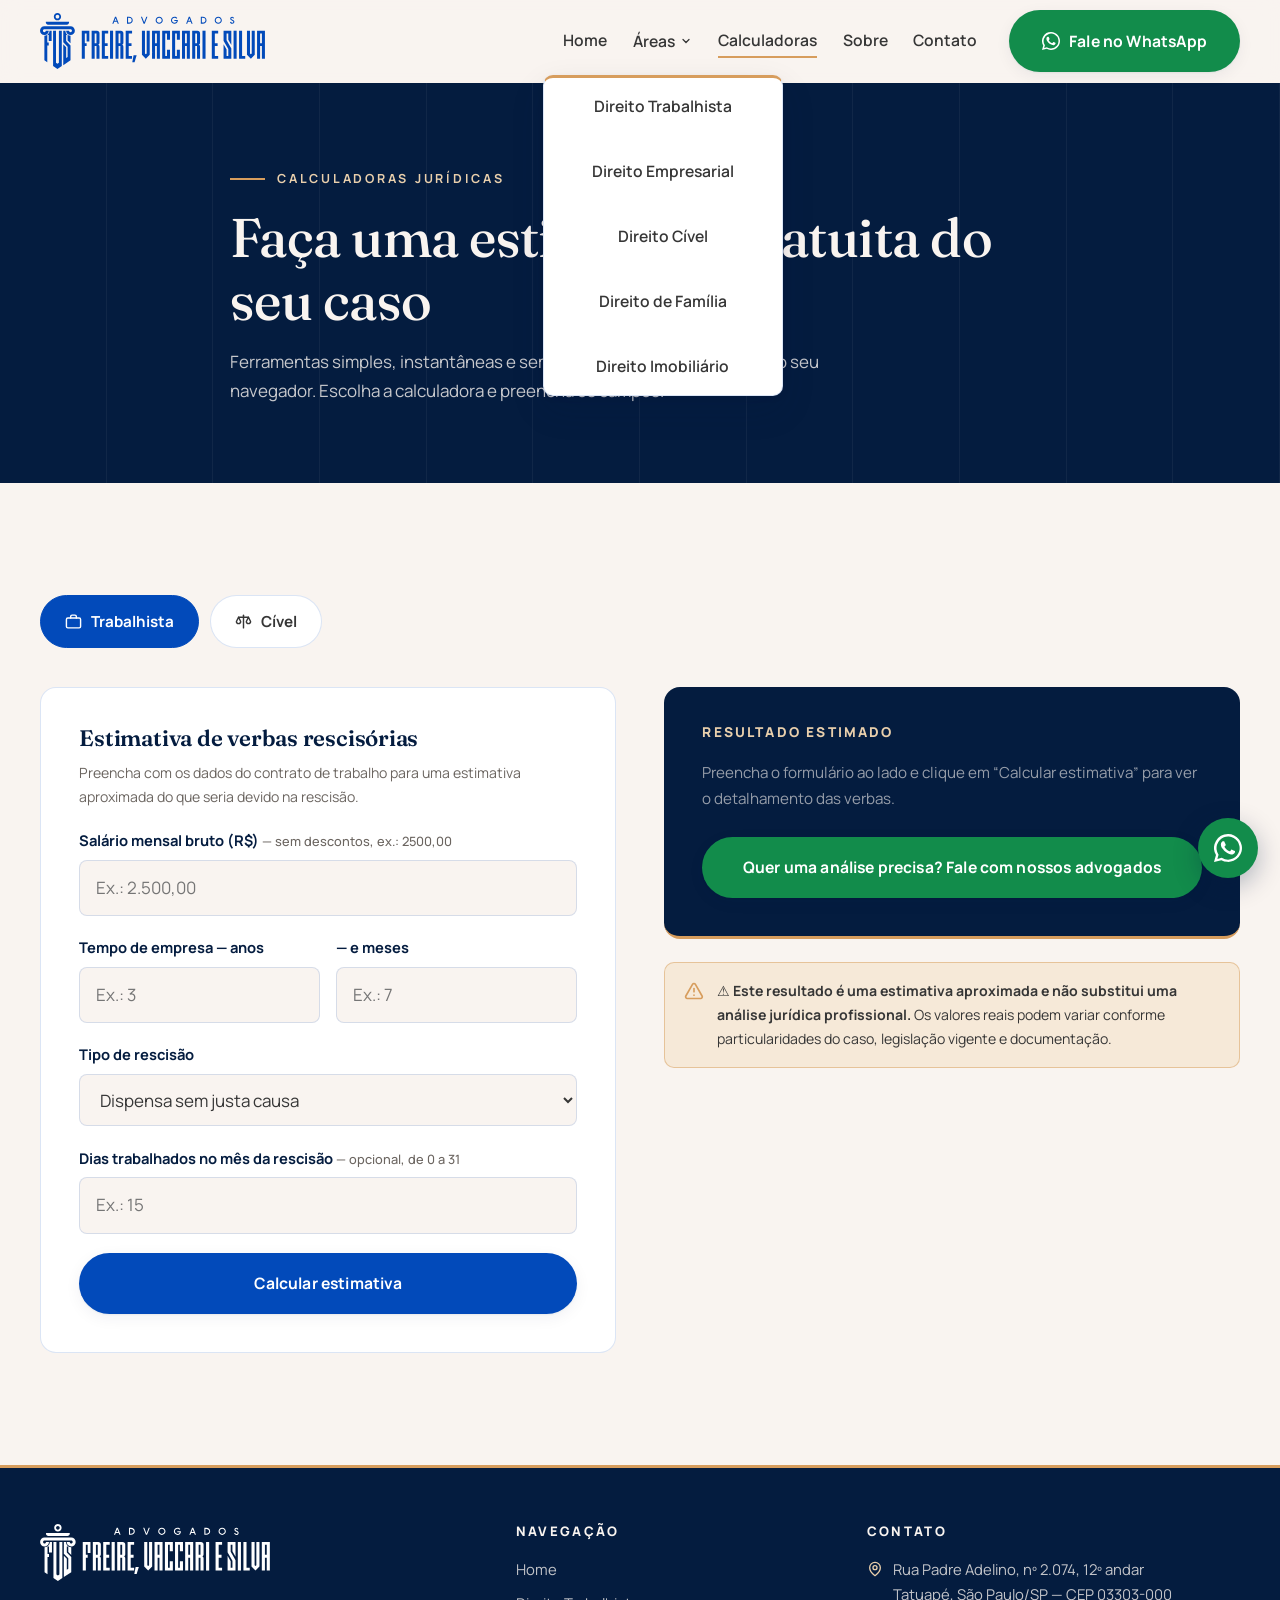
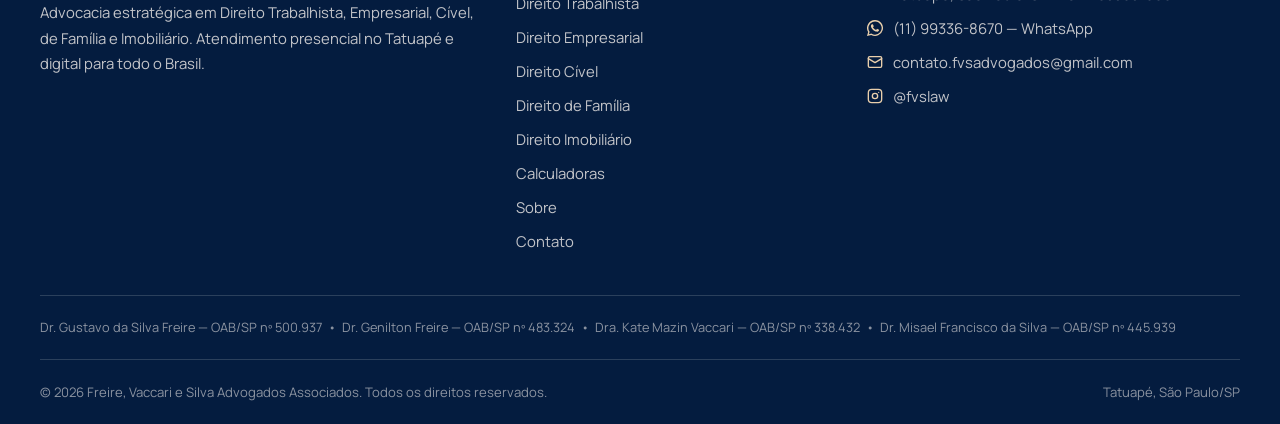
==== commit 032c5c54: "Add files via upload" ====
--- a/calculadoras.html
+++ b/calculadoras.html
@@ -4,10 +4,10 @@
   <meta charset="UTF-8">
   <meta name="viewport" content="width=device-width, initial-scale=1.0">
   <title>Calculadoras Jurídicas Gratuitas | Freire, Vaccari e Silva Advogados</title>
-  <meta name="description" content="Estime gratuitamente suas verbas rescisórias, a atualização monetária de um valor ou sua proximidade da aposentadoria. Ferramentas gratuitas do FVS Advogados.">
+  <meta name="description" content="Estime gratuitamente suas verbas rescisórias e a atualização monetária de um valor. Ferramentas gratuitas do FVS Advogados.">
   <meta property="og:type" content="website">
   <meta property="og:title" content="Calculadoras Jurídicas Gratuitas | FVS Advogados">
-  <meta property="og:description" content="Verbas rescisórias, atualização de valores e aposentadoria — estimativas gratuitas e instantâneas.">
+  <meta property="og:description" content="Verbas rescisórias e atualização de valores — estimativas gratuitas e instantâneas.">
   <meta property="og:image" content="assets/images/logo/logo-horizontal-azul.png">
   <meta property="og:locale" content="pt_BR">
 
@@ -79,10 +79,6 @@
             <svg width="17" height="17" viewBox="0 0 24 24" fill="none" stroke="currentColor" stroke-width="2" stroke-linecap="round" stroke-linejoin="round" aria-hidden="true"><path d="M12 3v18"/><path d="M5 6h14"/><path d="M5 6 2 12c0 1.7 1.3 3 3 3s3-1.3 3-3L5 6z"/><path d="m19 6-3 6c0 1.7 1.3 3 3 3s3-1.3 3-3l-3-6z"/></svg>
             Cível
           </button>
-          <button class="calc-tab" role="tab" id="tab-prev" aria-selected="false" aria-controls="panel-prev">
-            <svg width="17" height="17" viewBox="0 0 24 24" fill="none" stroke="currentColor" stroke-width="2" stroke-linecap="round" stroke-linejoin="round" aria-hidden="true"><circle cx="12" cy="12" r="10"/><path d="M12 6v6l4 2"/></svg>
-            Previdenciária
-          </button>
         </div>
 
         <!-- ===== A) TRABALHISTA ===== -->
@@ -196,57 +192,6 @@
             <p class="calc-disclaimer">
               <svg width="20" height="20" viewBox="0 0 24 24" fill="none" stroke="currentColor" stroke-width="2" stroke-linecap="round" stroke-linejoin="round" aria-hidden="true"><path d="m21.7 18-8-14a2 2 0 0 0-3.5 0l-8 14A2 2 0 0 0 4 21h16a2 2 0 0 0 1.7-3Z"/><path d="M12 9v4"/><path d="M12 17h.01"/></svg>
               <span><strong>⚠️ Este resultado é uma estimativa aproximada e não substitui uma análise jurídica profissional.</strong> Os valores reais podem variar conforme particularidades do caso, legislação vigente e documentação.</span>
-            </p>
-          </div>
-        </div>
-
-        <!-- ===== C) PREVIDENCIÁRIA ===== -->
-        <div class="calc-panel" id="panel-prev" role="tabpanel" aria-labelledby="tab-prev">
-          <form class="calc-form" id="form-prev" novalidate>
-            <h2>Proximidade da aposentadoria</h2>
-            <p class="form-hint">Triagem simplificada pelas regras gerais pós-Reforma da Previdência (regra permanente). Não calcula o valor do benefício.</p>
-
-            <div class="field">
-              <label for="prev-sexo">Sexo <span class="hint">— as regras de idade e contribuição diferem</span></label>
-              <select id="prev-sexo">
-                <option value="F">Feminino</option>
-                <option value="M">Masculino</option>
-              </select>
-            </div>
-
-            <div class="field">
-              <label for="prev-idade">Idade atual (anos)</label>
-              <input type="number" id="prev-idade" min="0" max="120" step="1" placeholder="Ex.: 58" required>
-              <span class="error">Informe uma idade válida.</span>
-            </div>
-
-            <div class="field-row">
-              <div class="field">
-                <label for="prev-anos">Tempo de contribuição — anos</label>
-                <input type="number" id="prev-anos" min="0" step="1" placeholder="Ex.: 22" required>
-                <span class="error">Informe um número válido (0 ou mais).</span>
-              </div>
-              <div class="field">
-                <label for="prev-meses">— e meses</label>
-                <input type="number" id="prev-meses" min="0" max="11" step="1" placeholder="Ex.: 4" required>
-                <span class="error">Informe de 0 a 11 meses.</span>
-              </div>
-            </div>
-
-            <button type="submit" class="btn btn--primary">Verificar proximidade</button>
-          </form>
-
-          <div>
-            <div class="calc-result" aria-live="polite">
-              <h3>Resultado da triagem</h3>
-              <div id="result-prev">
-                <p class="placeholder">Preencha o formulário ao lado para verificar sua situação frente aos requisitos gerais de idade e contribuição.</p>
-              </div>
-              <a class="btn btn--whatsapp" id="cta-prev" hidden href="https://wa.me/5511993368670?text=Ol%C3%A1%21%20Usei%20a%20calculadora%20previdenci%C3%A1ria%20do%20site%20e%20gostaria%20de%20uma%20an%C3%A1lise%20completa%20do%20meu%20tempo%20de%20contribui%C3%A7%C3%A3o." target="_blank" rel="noopener">Existem regras de transição que podem te aposentar mais cedo — fale com nosso time</a>
-            </div>
-            <p class="calc-disclaimer">
-              <svg width="20" height="20" viewBox="0 0 24 24" fill="none" stroke="currentColor" stroke-width="2" stroke-linecap="round" stroke-linejoin="round" aria-hidden="true"><path d="m21.7 18-8-14a2 2 0 0 0-3.5 0l-8 14A2 2 0 0 0 4 21h16a2 2 0 0 0 1.7-3Z"/><path d="M12 9v4"/><path d="M12 17h.01"/></svg>
-              <span><strong>⚠️ Este resultado é uma estimativa aproximada e não substitui uma análise jurídica profissional.</strong> Existem regras de transição (pontos, pedágio, idade progressiva) que podem ser mais vantajosas no seu caso. Os resultados variam conforme o histórico real de contribuições (CNIS), legislação vigente e documentação.</span>
             </p>
           </div>
         </div>
@@ -299,7 +244,7 @@
         </div>
       </div>
       <div class="footer-oab">
-        Dr. Gustavo da Silva Freire — [OAB/SP nº XXXXX — substituir] &nbsp;•&nbsp; Dr. Genilton Freire — [OAB/SP nº XXXXX — substituir] &nbsp;•&nbsp; Dra. Kate Mazin Vaccari — [OAB/SP nº XXXXX — substituir] &nbsp;•&nbsp; Dr. Misael Francisco da Silva — [OAB/SP nº XXXXX — substituir]
+        Dr. Gustavo da Silva Freire — OAB/SP nº 500.937 &nbsp;•&nbsp; Dr. Genilton Freire — OAB/SP nº 483.324 &nbsp;•&nbsp; Dra. Kate Mazin Vaccari — OAB/SP nº 338.432 &nbsp;•&nbsp; Dr. Misael Francisco da Silva — OAB/SP nº 445.939
       </div>
       <div class="footer-bottom">
         <span>© <span id="current-year">2026</span> Freire, Vaccari e Silva Advogados Associados. Todos os direitos reservados.</span>
--- a/assets/css/style.css
+++ b/assets/css/style.css
@@ -265,6 +265,18 @@
   gap: .1rem;
 }
 .has-dropdown.is-open .dropdown { display: flex; }
+/* Ponte invisível que cobre o vão de 14px entre "Áreas" e o menu suspenso,
+   para o hover não ser interrompido ao mover o cursor (só no desktop). */
+@media (min-width: 861px) {
+  .dropdown::before {
+    content: "";
+    position: absolute;
+    top: -16px;
+    left: 0;
+    right: 0;
+    height: 16px;
+  }
+}
 .dropdown a {
   display: block;
   padding: .6rem .9rem;
@@ -960,7 +972,10 @@
     position: fixed;
     top: var(--header-h);
     left: 0; right: 0;
-    bottom: 0;
+    /* altura explícita: o backdrop-filter do header cria um containing block
+       para elementos fixed, então bottom:0 colapsaria o painel. */
+    height: calc(100vh - var(--header-h));
+    height: calc(100dvh - var(--header-h));
     background: var(--paper);
     border-top: 1px solid var(--line);
     flex-direction: column;
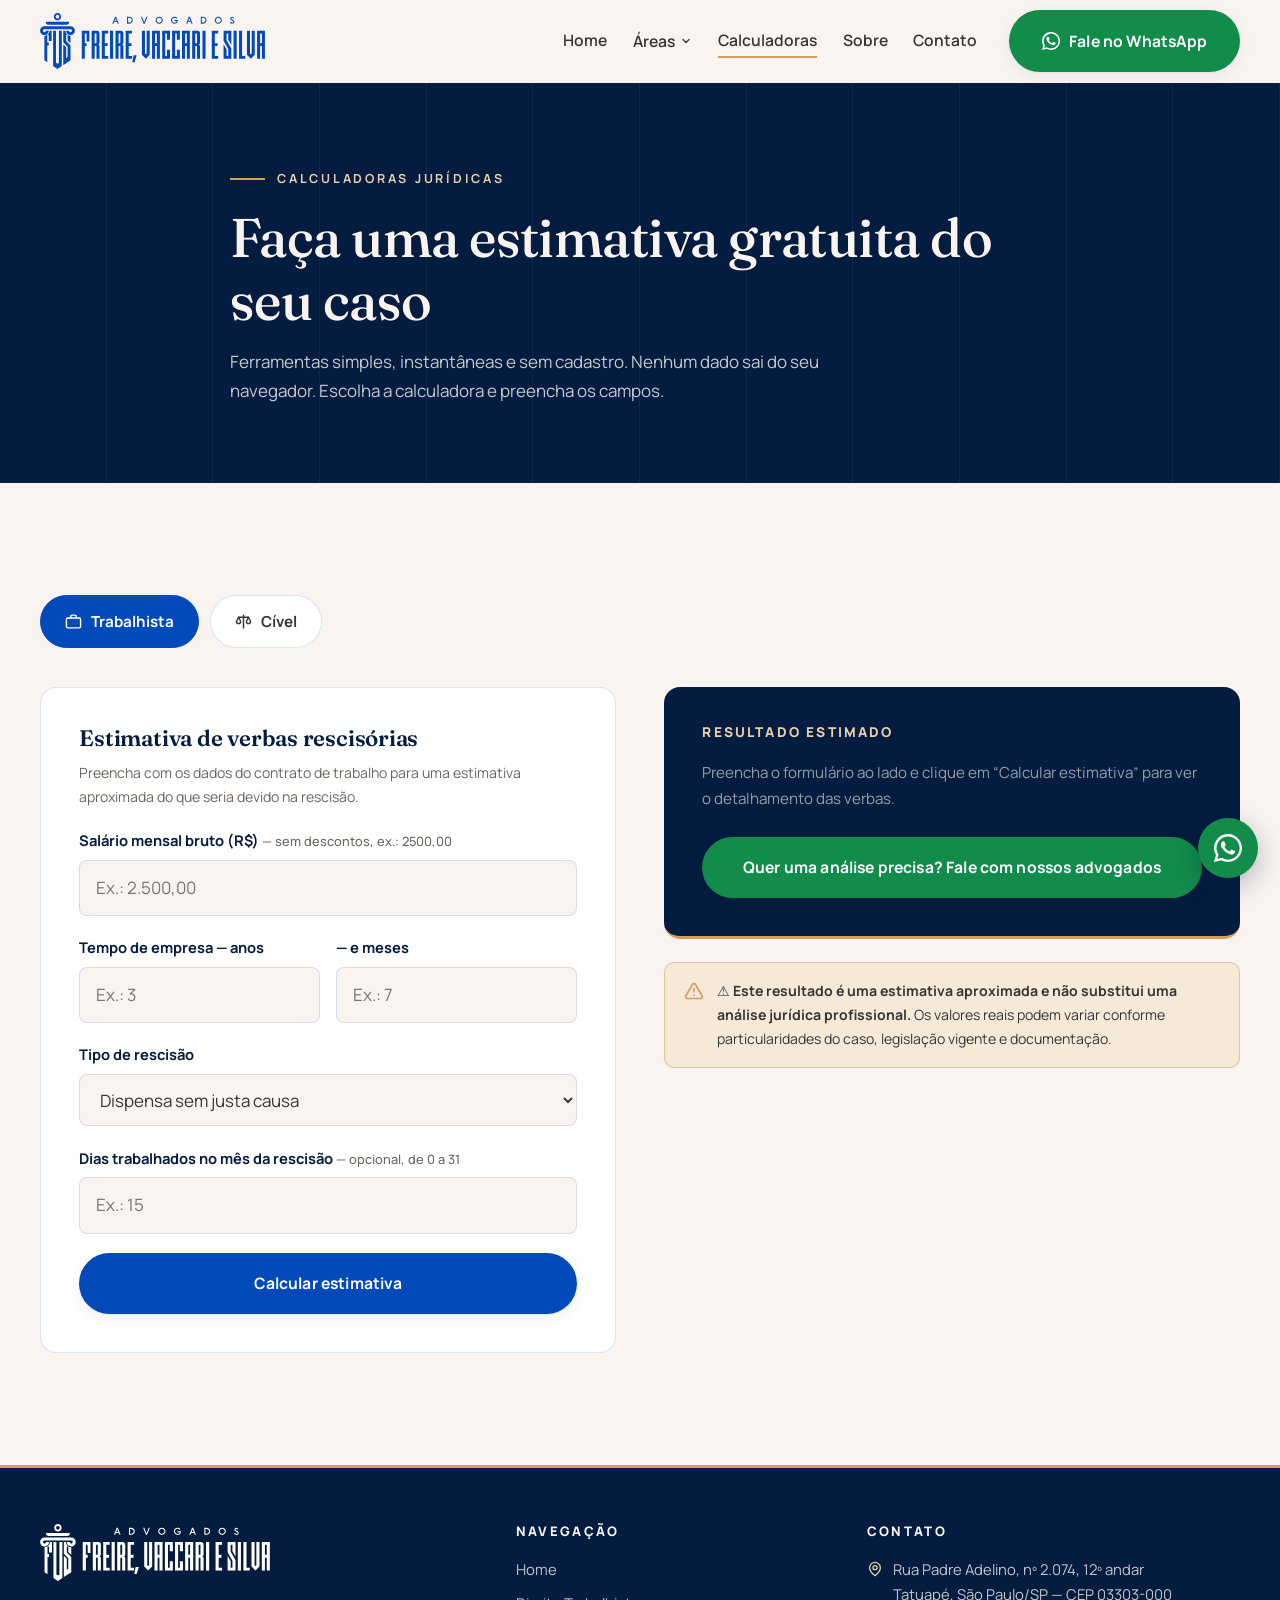
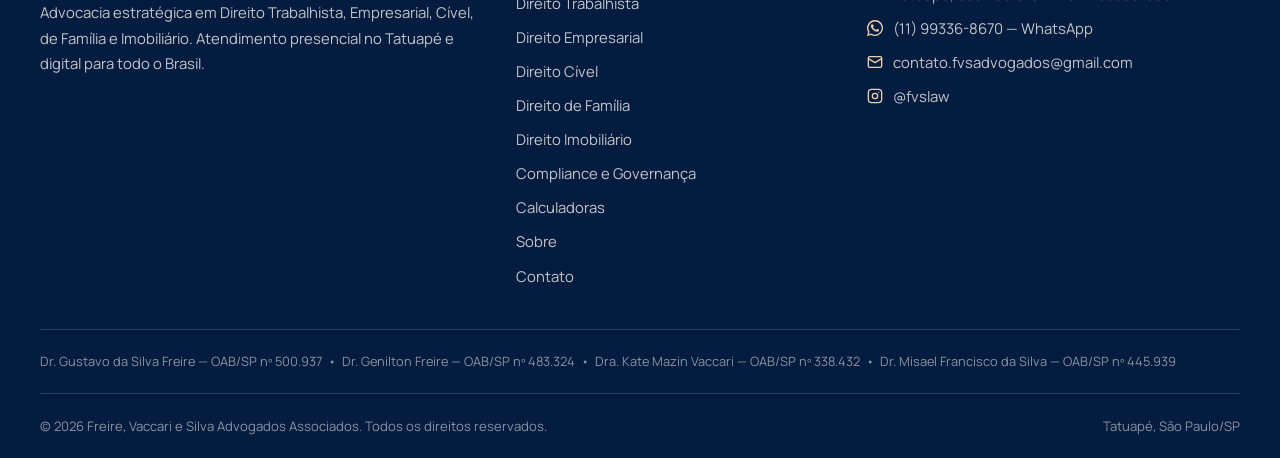
==== commit 67ced112: "Add files via upload" ====
--- a/calculadoras.html
+++ b/calculadoras.html
@@ -41,6 +41,7 @@
               <li><a href="areas/civel.html">Direito Cível</a></li>
               <li><a href="areas/familia.html">Direito de Família</a></li>
               <li><a href="areas/imobiliario.html">Direito Imobiliário</a></li>
+              <li><a href="areas/compliance.html">Compliance e Governança</a></li>
             </ul>
           </li>
           <li><a href="calculadoras.html" aria-current="page">Calculadoras</a></li>
@@ -216,6 +217,7 @@
             <li><a href="areas/civel.html">Direito Cível</a></li>
             <li><a href="areas/familia.html">Direito de Família</a></li>
             <li><a href="areas/imobiliario.html">Direito Imobiliário</a></li>
+            <li><a href="areas/compliance.html">Compliance e Governança</a></li>
             <li><a href="calculadoras.html">Calculadoras</a></li>
             <li><a href="sobre.html">Sobre</a></li>
             <li><a href="contato.html">Contato</a></li>
--- a/assets/css/style.css
+++ b/assets/css/style.css
@@ -211,7 +211,10 @@
 .brand { flex: none; }
 .brand img { width: clamp(170px, 18vw, 225px); height: auto; }
 
-.main-nav ul {
+/* filho direto: NÃO deve atingir o <ul class="dropdown"> aninhado,
+   senão o descendente .main-nav ul (0,1,1) venceria .dropdown{display:none}
+   (0,1,0) e o menu suspenso ficaria sempre visível. */
+.main-nav > ul {
   display: flex;
   align-items: center;
   gap: clamp(1rem, 2vw, 2rem);
@@ -733,6 +736,18 @@
 /* ---------- Página Sobre ---------- */
 .prose { max-width: 46rem; }
 .prose p + p { margin-top: 1.1rem; }
+
+/* Texto corrido justificado (pedido do cliente); hyphens suaviza os vãos */
+.prose p,
+.area-card p,
+.feature p,
+.testimonial p,
+.mvv-item > p,
+.lawyer-card > p,
+.section-head:not(.section-head--center) p {
+  text-align: justify;
+  hyphens: auto;
+}
 .bio-card {
   display: grid;
   grid-template-columns: 190px minmax(0, 1fr);
@@ -789,6 +804,11 @@
 .lawyer-card .role { font-size: .8rem; font-weight: 700; letter-spacing: .14em; text-transform: uppercase; color: var(--gold-300); margin-top: .3rem; }
 .lawyer-card p { font-size: .92rem; color: rgba(249, 244, 240, .78); margin-top: 1rem; }
 .lawyer-card .btn { margin-top: 1.5rem; width: 100%; }
+/* Card de área com dois responsáveis (ex.: Imobiliário — Kate e Misael) */
+.lawyer-duo { display: flex; justify-content: center; gap: 1.4rem; margin-bottom: .2rem; }
+.lawyer-duo > div { display: flex; flex-direction: column; align-items: center; gap: .55rem; max-width: 120px; }
+.lawyer-duo img.avatar { width: 82px; height: 82px; box-shadow: 0 0 0 4px rgba(215, 157, 93, .18); }
+.lawyer-duo span { font-size: .8rem; font-weight: 700; line-height: 1.25; color: var(--paper); }
 
 /* ---------- Página Contato ---------- */
 .contact-grid {
